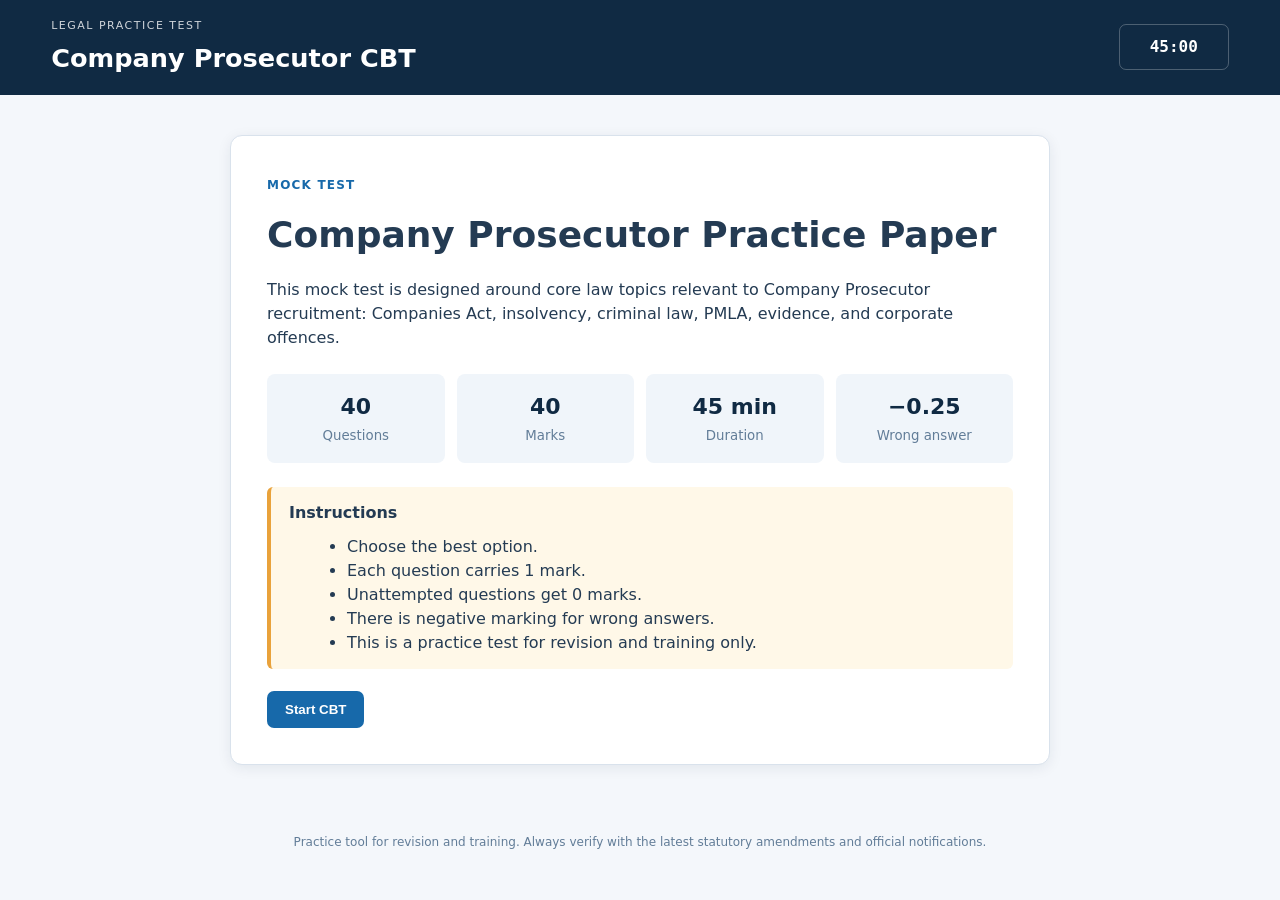
==== company-prosecutor-cbt.html @ f9954e64 "Create a standalone Company Prosecutor CBT mock test in the same format as the previous CBT" ====
<!doctype html>
<html lang="en">
<head>
  <meta charset="UTF-8" />
  <meta name="viewport" content="width=device-width, initial-scale=1.0" />
  <title>Company Prosecutor CBT</title>
  <style>
    :root {
      --navy: #102a43;
      --blue: #1769aa;
      --pale: #f4f7fb;
      --line: #d9e2ec;
      --green: #16855b;
      --orange: #c56b12;
      --red: #c0392b;
      --white: #fff;
      --muted: #627d98;
    }

    * { box-sizing: border-box; }
    body {
      margin: 0;
      background: var(--pale);
      color: #243b53;
      font-family: system-ui, -apple-system, Segoe UI, Roboto, Arial, sans-serif;
      line-height: 1.5;
    }
    .topbar {
      display: flex;
      justify-content: space-between;
      align-items: center;
      background: var(--navy);
      color: #fff;
      padding: 18px clamp(20px, 4vw, 80px);
    }
    .eyebrow { font-size: 11px; letter-spacing: 1.5px; opacity: 0.8; }
    h1 { margin: 4px 0 0; font-size: clamp(22px, 2vw, 30px); }
    .clock {
      border: 1px solid rgba(255,255,255,0.25);
      border-radius: 7px;
      padding: 10px 16px;
      font-weight: 700;
      font-family: ui-monospace, SFMono-Regular, monospace;
      min-width: 110px;
      text-align: center;
    }
    .container { max-width: 1200px; margin: 30px auto; padding: 0 20px; }
    .card {
      background: var(--white);
      border: 1px solid var(--line);
      border-radius: 12px;
      box-shadow: 0 3px 14px rgba(16,42,67,0.08);
    }
    .start-screen {
      max-width: 820px;
      margin: 40px auto;
      padding: 36px;
    }
    .badge {
      display: inline-block;
      font-size: 12px;
      letter-spacing: 1.2px;
      font-weight: 700;
      color: var(--blue);
    }
    .start-screen h2, .results h2 { margin: 12px 0 10px; font-size: clamp(26px, 3vw, 36px); }
    .stats {
      display: grid;
      grid-template-columns: repeat(4, minmax(120px, 1fr));
      gap: 12px;
      margin: 24px 0;
    }
    .stats div, .result-grid div {
      background: #f0f5fa;
      border-radius: 8px;
      padding: 16px 10px;
      text-align: center;
    }
    .stats b, .result-grid b {
      display: block;
      font-size: 22px;
      color: var(--navy);
    }
    .stats small, .result-grid small { color: var(--muted); }
    .notice {
      background: #fff8e8;
      border-left: 4px solid #e9a23b;
      padding: 14px 18px;
      margin: 22px 0;
      border-radius: 6px;
    }
    .notice ul { margin: 10px 0 0 18px; }
    button {
      border: none;
      border-radius: 7px;
      padding: 11px 18px;
      font-weight: 700;
      cursor: pointer;
      transition: 0.2s ease;
    }
    .primary { background: var(--blue); color: white; }
    .primary:hover { background: #0e578f; }
    .secondary { background: #edf2f7; color: var(--navy); border: 1px solid var(--line); }
    .submit { background: var(--red); color: white; width: 100%; margin-top: 18px; }
    .hidden { display: none !important; }
    .progress-row { margin-bottom: 18px; }
    .progress-row div:first-child {
      display: flex;
      justify-content: space-between;
      align-items: end;
      margin-bottom: 8px;
      gap: 12px;
    }
    .progress-row b { font-size: 18px; }
    .progress-row span { color: var(--muted); }
    .progress {
      width: 100%;
      height: 8px;
      background: #d9e2ec;
      border-radius: 999px;
      overflow: hidden;
    }
    .progress > span {
      display: block;
      width: 0;
      height: 100%;
      background: var(--blue);
      transition: width 0.2s ease;
    }
    .test-grid {
      display: grid;
      grid-template-columns: minmax(0, 1fr) 290px;
      gap: 20px;
    }
    .question-card { padding: 26px; }
    .question-meta {
      display: flex;
      justify-content: space-between;
      align-items: center;
      color: var(--muted);
      font-weight: 700;
    }
    .question-card h2 {
      font-size: clamp(20px, 1.8vw, 26px);
      margin: 20px 0;
      line-height: 1.45;
    }
    .options {
      display: grid;
      gap: 12px;
    }
    .option {
      display: flex;
      gap: 12px;
      align-items: flex-start;
      border: 1px solid var(--line);
      border-radius: 8px;
      background: #fff;
      padding: 14px;
      cursor: pointer;
      transition: 0.2s ease;
    }
    .option:hover, .option.selected {
      border-color: var(--blue);
      background: #f0f7ff;
    }
    .option input {
      margin-top: 5px;
      accent-color: var(--blue);
    }
    .actions, .nav {
      display: flex;
      justify-content: space-between;
      gap: 10px;
      margin-top: 22px;
    }
    .nav {
      border-top: 1px solid var(--line);
      padding-top: 18px;
    }
    .palette-card {
      padding: 18px;
      height: max-content;
      position: sticky;
      top: 20px;
    }
    .palette {
      margin-top: 14px;
      display: grid;
      grid-template-columns: repeat(5, 1fr);
      gap: 7px;
      max-height: 440px;
      overflow: auto;
    }
    .palette button {
      background: white;
      border: 1px solid var(--line);
      border-radius: 5px;
      padding: 9px 2px;
      cursor: pointer;
      font-weight: 700;
    }
    .palette button.answered { background: #d9f2e7; color: #075c3e; border-color: #80cfae; }
    .palette button.review { background: #fff0d9; color: #8a4b08; border-color: #e8ae5e; }
    .legend {
      color: var(--muted);
      font-size: 12px;
      margin-top: 6px;
    }
    .legend span { display: inline-block; width: 10px; height: 10px; border-radius: 50%; margin: 0 6px 0 8px; }
    .answered-dot { background: #80cfae; }
    .review-dot { background: #e8ae5e; }
    .results {
      max-width: 1000px;
      margin: 40px auto;
      padding: 32px;
    }
    .score-box {
      width: 100%;
      text-align: center;
      background: #f0f7ff;
      padding: 22px;
      border-radius: 10px;
      margin: 22px 0;
    }
    .score-box strong { font-size: 52px; color: var(--blue); }
    .score-box span { font-size: 22px; }
    .result-grid {
      display: grid;
      grid-template-columns: repeat(4, minmax(100px, 1fr));
      gap: 12px;
      margin: 12px 0 22px;
    }
    .section-row { margin-top: 10px; }
    .section-row header {
      display: flex;
      justify-content: space-between;
      margin-bottom: 8px;
      font-weight: 700;
    }
    .bar {
      background: #ebf0f5;
      height: 10px;
      border-radius: 999px;
      overflow: hidden;
    }
    .bar > span {
      display: block;
      height: 100%;
      background: var(--green);
    }
    .review-item {
      border-top: 1px solid var(--line);
      padding: 16px 0;
    }
    .review-item h4 { margin: 0 0 6px; }
    .correct-text { color: var(--green); font-weight: 700; }
    .wrong-text { color: var(--red); font-weight: 700; }
    footer {
      text-align: center;
      padding: 28px 20px 40px;
      color: var(--muted);
      font-size: 12px;
    }
    @media (max-width: 760px) {
      .test-grid { grid-template-columns: 1fr; }
      .palette-card { position: static; }
      .stats, .result-grid { grid-template-columns: repeat(2, minmax(120px, 1fr)); }
      .actions, .nav { flex-wrap: wrap; }
      .question-card { padding: 20px; }
      .start-screen { padding: 22px; }
    }
  </style>
</head>
<body>
  <header class="topbar">
    <div>
      <div class="eyebrow">LEGAL PRACTICE TEST</div>
      <h1>Company Prosecutor CBT</h1>
    </div>
    <div id="clock" class="clock" aria-live="polite">45:00</div>
  </header>

  <main class="container">
    <section id="startScreen" class="card start-screen">
      <span class="badge">MOCK TEST</span>
      <h2>Company Prosecutor Practice Paper</h2>
      <p>This mock test is designed around core law topics relevant to Company Prosecutor recruitment: Companies Act, insolvency, criminal law, PMLA, evidence, and corporate offences.</p>

      <div class="stats">
        <div><b>40</b><small>Questions</small></div>
        <div><b>40</b><small>Marks</small></div>
        <div><b>45 min</b><small>Duration</small></div>
        <div><b>−0.25</b><small>Wrong answer</small></div>
      </div>

      <div class="notice">
        <strong>Instructions</strong>
        <ul>
          <li>Choose the best option.</li>
          <li>Each question carries 1 mark.</li>
          <li>Unattempted questions get 0 marks.</li>
          <li>There is negative marking for wrong answers.</li>
          <li>This is a practice test for revision and training only.</li>
        </ul>
      </div>

      <button id="startBtn" class="primary">Start CBT</button>
    </section>

    <section id="testScreen" class="hidden">
      <div class="progress-row">
        <div>
          <b id="sectionName">Companies Act</b>
          <span id="progressText">Question 1 of 40</span>
        </div>
        <div class="progress"><span id="progressBar"></span></div>
      </div>

      <div class="test-grid">
        <article class="card question-card">
          <div class="question-meta">
            <span id="qNumber">Q1</span>
            <span>1 mark</span>
          </div>

          <h2 id="question"></h2>

          <div id="options" class="options"></div>

          <div class="actions">
            <button id="clearBtn" class="secondary">Clear response</button>
            <button id="reviewBtn" class="secondary">Mark for review</button>
          </div>

          <div class="nav">
            <button id="prevBtn" class="secondary">← Previous</button>
            <button id="nextBtn" class="primary">Save & Next →</button>
          </div>
        </article>

        <aside class="card palette-card">
          <h3>Question palette</h3>
          <div class="legend">
            <span class="answered-dot"></span> Answered
            <span class="review-dot"></span> Review
          </div>
          <div id="palette" class="palette"></div>
          <button id="submitBtn" class="submit">Submit test</button>
        </aside>
      </div>
    </section>

    <section id="resultScreen" class="hidden card results">
      <span class="badge">TEST COMPLETE</span>
      <h2>Your result</h2>

      <div class="score-box">
        <strong id="score">0</strong>
        <span>/ 40</span>
        <p id="resultMessage"></p>
      </div>

      <div class="result-grid">
        <div><b id="correct">0</b><small>Correct</small></div>
        <div><b id="wrong">0</b><small>Incorrect</small></div>
        <div><b id="unattempted">0</b><small>Unattempted</small></div>
        <div><b id="accuracy">0%</b><small>Accuracy</small></div>
      </div>

      <h3>Section-wise performance</h3>
      <div id="sectionResults"></div>

      <h3>Answer review</h3>
      <div id="reviewList" class="review-list"></div>

      <button id="restartBtn" class="primary" style="margin-top: 18px;">Restart test</button>
    </section>
  </main>

  <footer>Practice tool for revision and training. Always verify with the latest statutory amendments and official notifications.</footer>

  <script>
    const sections = {
      'Companies Act': [
        ['The registered office of a company is required to be capable of receiving and acknowledging communications under:',['Section 12','Section 18','Section 21','Section 28'],0,'Section 12 deals with registered office and communication.'],
        ['The doctrine that a company has a separate legal personality was laid down in:',['Salomon v. Salomon','A.K. Gopalan v. State of Madras','Keshavananda Bharati v. State of Kerala','State of Bombay v. F.N. Balsara'],0,'Salomon is the classic case establishing separate legal personality.'],
        ['The minimum number of directors in a public company is:',['One','Two','Three','Four'],2,'Section 149 requires at least three directors in a public company.'],
        ['A private company is prohibited from inviting the public to subscribe for its:',['Debentures only','Shares or debentures','Loans only','Deposits only'],1,'A private company cannot invite the public to subscribe for its securities.'],
        ['The memorandum of a company primarily defines its:',['Internal governance rules','Constitution and scope of powers','Dividend policy','Audit standards'],1,'The memorandum sets out the company’s fundamental charter.']
      ],
      'Corporate Law and Insolvency': [
        ['The Insolvency and Bankruptcy Code, 2016 consolidates and amends the law relating to:',['Insolvency and bankruptcy of individuals only','Insolvency and bankruptcy of corporate persons and individuals','Tax law only','Labour law only'],1,'The IBC governs insolvency and bankruptcy across the economy.'],
        ['The adjudicating authority for corporate insolvency resolution is generally the:',['High Court','NCLT','SEBI','Consumer Forum'],1,'NCLT is the adjudicating authority for corporate insolvency matters.'],
        ['A moratorium under the IBC is imposed under:',['Section 12','Section 14','Section 29','Section 53'],1,'Section 14 provides for the moratorium.'],
        ['The Committee of Creditors is primarily composed of:',['Operational creditors only','Financial creditors','Shareholders only','Government officers'],1,'The CoC is generally constituted by financial creditors.'],
        ['Under the Companies Act, related-party transactions are regulated mainly by:',['Section 188','Section 134','Section 149','Section 134A'],0,'Section 188 governs related-party transactions.']
      ],
      'Criminal Law and Procedure': [
        ['The mental element of an offence is commonly called:',['Actus reus','Mens rea','Res judicata','Locus standi'],1,'Mens rea refers to the guilty state of mind.'],
        ['A criminal conspiracy requires an agreement to do:',['A lawful act only','An illegal act or lawful act by illegal means','An act of negligence only','Any act by the police'],1,'Conspiracy covers illegal acts or lawful acts by illegal means.'],
        ['The principle against double jeopardy is protected under:',['Article 14','Article 19','Article 20(2)','Article 32'],2,'Article 20(2) protects against being punished twice for the same offence.'],
        ['An FIR is generally information relating to a:',['Cognizable offence','Civil dispute','Tax dispute','Labour issue'],0,'The FIR is generally for an offence that the police can investigate without a magistrate’s order.'],
        ['A confession made to a police officer is generally:',['Always admissible','Inadmissible subject to statutory exceptions','Always conclusive','Never relevant'],1,'Police confessions are restricted under the evidentiary framework.']
      ],
      'Constitution and Evidence': [
        ['Article 14 guarantees:',['Equality before law and equal protection of laws','Only free speech','Only religious freedom','Only property rights'],0,'Article 14 is the equality clause.'],
        ['Article 21 protects:',['Life and personal liberty','Right to property only','Freedom of the press only','Right to strike only'],0,'Article 21 protects life and personal liberty.'],
        ['A presumption is:',['A final conclusion of fact','An inference permitted by law','A pleading only','An appeal remedy'],1,'Presumptions are legal inferences.'],
        ['The principle of res gestae is relevant to facts:',['Forming part of the same transaction','Relating only to tax filings','Concerning only company resolutions','Not requiring proof'],0,'Res gestae covers facts connected with the same transaction.'],
        ['The principle of estoppel prevents a person from:',['Going back on a representation relied upon by another','Ignoring all evidence','Using legal counsel','Changing the court fee'],0,'Estoppel prevents inconsistent conduct when reliance exists.']
      ],
      'Economic Offences and Allied Laws': [
        ['The Prevention of Money-Laundering Act is intended to prevent proceeds of crime from being projected as:',['Tax-free income','Untainted property','Company capital','Share premium'],1,'PMLA covers projection of proceeds as untainted property.'],
        ['The Information Technology Act gives legal recognition to:',['Electronic records and signatures','Only oral agreements','Only paper contracts','Only arbitration awards'],0,'The IT Act recognises electronic records and signatures.'],
        ['The Enforcement Directorate is associated with investigation under:',['Trade Union law','PMLA and FEMA','Company secretarial law','Civil Procedure only'],1,'ED is involved in money laundering and foreign exchange enforcement.'],
        ['The Prevention of Corruption Act primarily concerns:',['Corrupt conduct involving public servants','Company incorporation','Civil arbitration','Criminal procedure only'],0,'The Act addresses corruption-related offences.'],
        ['Under FEMA, the focus is on:',['Foreign exchange management','Internal governance of directors','Stamp duties','Court fees'],0,'FEMA regulates foreign exchange and related matters.']
      ]
    };

    const questions = Object.entries(sections).flatMap(([subject, itemList]) =>
      itemList.map(([q, options, answer, explanation]) => ({ subject, q, options, answer, explanation }))
    );

    let current = 0;
    let answers = Array(questions.length).fill(null);
    let reviewSet = new Set();
    let timeLeft = 45 * 60;
    let timer = null;

    const $ = (id) => document.getElementById(id);

    function renderPalette() {
      const palette = $('palette');
      palette.innerHTML = questions.map((_, i) => {
        const state = answers[i] !== null ? 'answered' : '';
        const review = reviewSet.has(i) ? 'review' : '';
        return `<button class="${state} ${review}" data-i="${i}">${i + 1}</button>`;
      }).join('');

      palette.querySelectorAll('button').forEach((btn) => {
        btn.onclick = () => {
          current = Number(btn.dataset.i);
          renderQuestion();
        };
      });
    }

    function renderQuestion() {
      const q = questions[current];
      $('sectionName').textContent = q.subject;
      $('progressText').textContent = `Question ${current + 1} of ${questions.length}`;
      $('progressBar').style.width = `${((current + 1) / questions.length) * 100}%`;
      $('qNumber').textContent = `Q${current + 1}`;
      $('question').textContent = q.q;

      $('options').innerHTML = q.options.map((option, index) => {
        const selected = answers[current] === index ? 'selected' : '';
        return `
          <label class="option ${selected}">
            <input type="radio" name="option" value="${index}" ${answers[current] === index ? 'checked' : ''} />
            <span><b>${String.fromCharCode(65 + index)}.</b> ${option}</span>
          </label>
        `;
      }).join('');

      $('reviewBtn').textContent = reviewSet.has(current) ? 'Unmark review' : 'Mark for review';
      $('prevBtn').disabled = current === 0;
      $('nextBtn').textContent = current === questions.length - 1 ? 'Save & Review' : 'Save & Next →';

      document.querySelectorAll('input[name="option"]').forEach((radio) => {
        radio.addEventListener('change', (e) => {
          answers[current] = Number(e.target.value);
          renderPalette();
          renderQuestion();
        });
      });

      renderPalette();
    }

    function updateClock() {
      const minutes = Math.floor(timeLeft / 60);
      const seconds = timeLeft % 60;
      $('clock').textContent = `${String(minutes).padStart(2, '0')}:${String(seconds).padStart(2, '0')}`;
    }

    function startTest() {
      $('startScreen').classList.add('hidden');
      $('testScreen').classList.remove('hidden');
      renderQuestion();
      updateClock();
      timer = setInterval(() => {
        timeLeft -= 1;
        if (timeLeft <= 0) {
          timeLeft = 0;
          clearInterval(timer);
          finishTest();
        }
        updateClock();
      }, 1000);
    }

    function finishTest() {
      clearInterval(timer);
      $('testScreen').classList.add('hidden');
      $('resultScreen').classList.remove('hidden');

      let correct = 0;
      let wrong = 0;

      questions.forEach((question, index) => {
        if (answers[index] === null) return;
        if (answers[index] === question.answer) correct += 1;
        else wrong += 1;
      });

      const unattempted = questions.length - correct - wrong;
      const score = correct - (wrong * 0.25);

      $('score').textContent = score.toFixed(2);
      $('correct').textContent = correct;
      $('wrong').textContent = wrong;
      $('unattempted').textContent = unattempted;
      $('accuracy').textContent = `${Math.round((correct / (correct + wrong + unattempted)) * 100)}%`;

      $('resultMessage').textContent =
        score >= 28 ? 'Excellent. You have a strong command of Company Prosecutor law topics.' :
        score >= 18 ? 'Good attempt. Revise the statutory provisions and application-based concepts.' :
        'Needs revision. Focus on Companies Act, insolvency, and criminal law fundamentals.';

      const sectionPerformance = {};
      questions.forEach((question, index) => {
        if (!sectionPerformance[question.subject]) {
          sectionPerformance[question.subject] = { total: 0, correct: 0 };
        }
        sectionPerformance[question.subject].total += 1;
        if (answers[index] === question.answer) {
          sectionPerformance[question.subject].correct += 1;
        }
      });

      $('sectionResults').innerHTML = Object.entries(sectionPerformance).map(([subject, data]) => {
        const pct = (data.correct / data.total) * 100;
        return `
          <div class="section-row">
            <header><span>${subject}</span><b>${data.correct}/${data.total}</b></header>
            <div class="bar"><span style="width:${pct}%"></span></div>
          </div>
        `;
      }).join('');

      $('reviewList').innerHTML = questions.map((question, index) => {
        const userAnswer = answers[index];
        const status = userAnswer === null ? 'Unattempted' : userAnswer === question.answer ? 'Correct' : 'Incorrect';
        const statusClass = status === 'Correct' ? 'correct-text' : status === 'Incorrect' ? 'wrong-text' : '';
        const correctOption = String.fromCharCode(65 + question.answer);
        return `
          <div class="review-item">
            <h4>Q${index + 1}. ${question.q}</h4>
            <div class="${statusClass}">${status}</div>
            <div><strong>Correct answer:</strong> ${correctOption}. ${question.options[question.answer]}</div>
            <div>${question.explanation}</div>
          </div>
        `;
      }).join('');
    }

    $('startBtn').onclick = startTest;
    $('prevBtn').onclick = () => {
      if (current > 0) {
        current -= 1;
        renderQuestion();
      }
    };
    $('nextBtn').onclick = () => {
      if (current < questions.length - 1) {
        current += 1;
        renderQuestion();
      } else {
        finishTest();
      }
    };
    $('clearBtn').onclick = () => {
      answers[current] = null;
      renderQuestion();
    };
    $('reviewBtn').onclick = () => {
      if (reviewSet.has(current)) reviewSet.delete(current);
      else reviewSet.add(current);
      renderQuestion();
    };
    $('submitBtn').onclick = () => {
      if (confirm('Submit the test now?')) finishTest();
    };
    $('restartBtn').onclick = () => location.reload();
  </script>
</body>
</html>
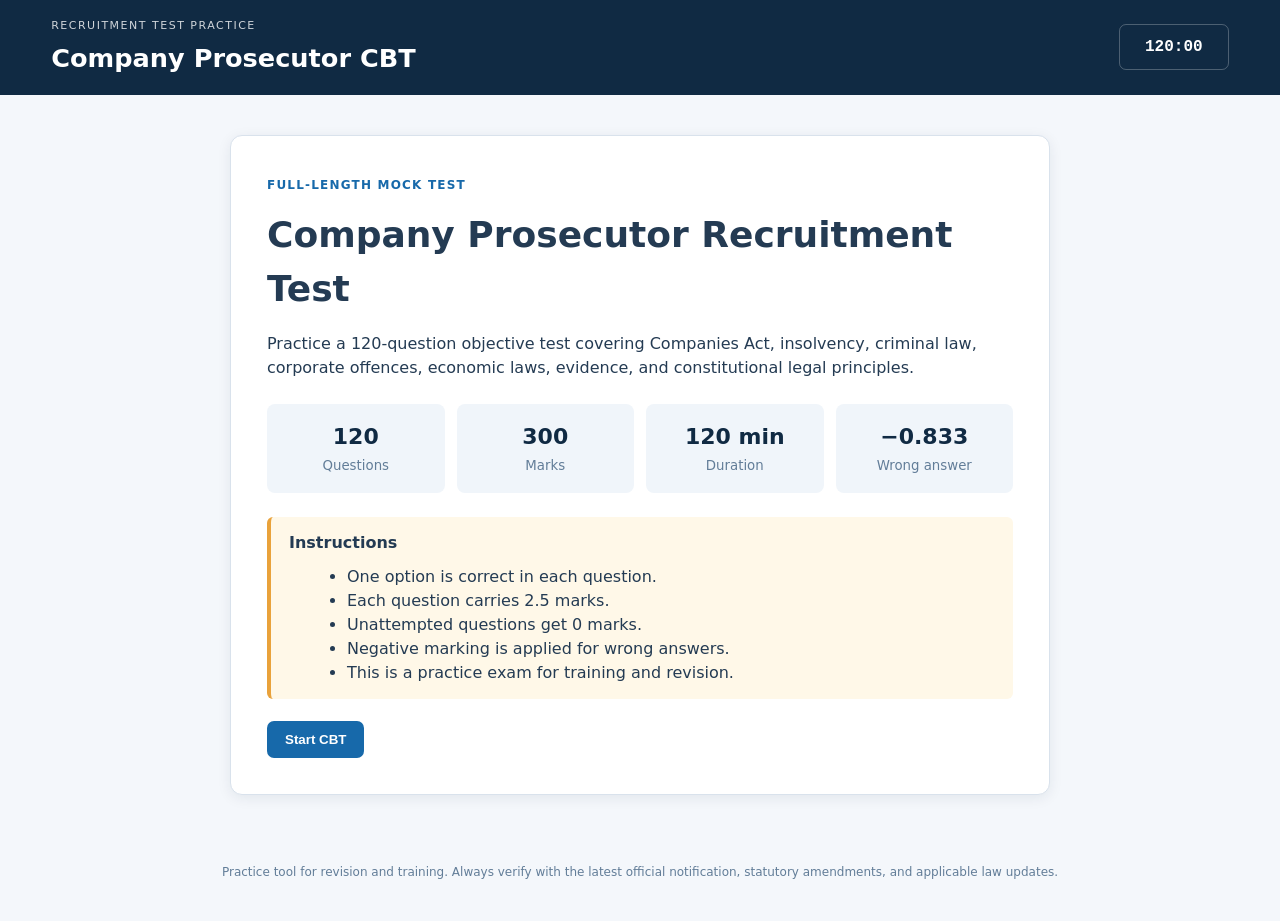
==== commit 247efd95: "Upgrade the Company Prosecutor CBT to a full UPSC-style 120-question mock test" ====
--- a/company-prosecutor-cbt.html
+++ b/company-prosecutor-cbt.html
@@ -16,7 +16,6 @@
       --white: #fff;
       --muted: #627d98;
     }
-
     * { box-sizing: border-box; }
     body {
       margin: 0;
@@ -141,7 +140,7 @@
       font-weight: 700;
     }
     .question-card h2 {
-      font-size: clamp(20px, 1.8vw, 26px);
+      font-size: clamp(20px, 1.8vw, 27px);
       margin: 20px 0;
       line-height: 1.45;
     }
@@ -275,33 +274,33 @@
 <body>
   <header class="topbar">
     <div>
-      <div class="eyebrow">LEGAL PRACTICE TEST</div>
+      <div class="eyebrow">RECRUITMENT TEST PRACTICE</div>
       <h1>Company Prosecutor CBT</h1>
     </div>
-    <div id="clock" class="clock" aria-live="polite">45:00</div>
+    <div id="clock" class="clock" aria-live="polite">120:00</div>
   </header>
 
   <main class="container">
     <section id="startScreen" class="card start-screen">
-      <span class="badge">MOCK TEST</span>
-      <h2>Company Prosecutor Practice Paper</h2>
-      <p>This mock test is designed around core law topics relevant to Company Prosecutor recruitment: Companies Act, insolvency, criminal law, PMLA, evidence, and corporate offences.</p>
+      <span class="badge">FULL-LENGTH MOCK TEST</span>
+      <h2>Company Prosecutor Recruitment Test</h2>
+      <p>Practice a 120-question objective test covering Companies Act, insolvency, criminal law, corporate offences, economic laws, evidence, and constitutional legal principles.</p>
 
       <div class="stats">
-        <div><b>40</b><small>Questions</small></div>
-        <div><b>40</b><small>Marks</small></div>
-        <div><b>45 min</b><small>Duration</small></div>
-        <div><b>−0.25</b><small>Wrong answer</small></div>
+        <div><b>120</b><small>Questions</small></div>
+        <div><b>300</b><small>Marks</small></div>
+        <div><b>120 min</b><small>Duration</small></div>
+        <div><b>−0.833</b><small>Wrong answer</small></div>
       </div>
 
       <div class="notice">
         <strong>Instructions</strong>
         <ul>
-          <li>Choose the best option.</li>
-          <li>Each question carries 1 mark.</li>
+          <li>One option is correct in each question.</li>
+          <li>Each question carries 2.5 marks.</li>
           <li>Unattempted questions get 0 marks.</li>
-          <li>There is negative marking for wrong answers.</li>
-          <li>This is a practice test for revision and training only.</li>
+          <li>Negative marking is applied for wrong answers.</li>
+          <li>This is a practice exam for training and revision.</li>
         </ul>
       </div>
 
@@ -312,7 +311,7 @@
       <div class="progress-row">
         <div>
           <b id="sectionName">Companies Act</b>
-          <span id="progressText">Question 1 of 40</span>
+          <span id="progressText">Question 1 of 120</span>
         </div>
         <div class="progress"><span id="progressBar"></span></div>
       </div>
@@ -321,7 +320,7 @@
         <article class="card question-card">
           <div class="question-meta">
             <span id="qNumber">Q1</span>
-            <span>1 mark</span>
+            <span>2.5 marks</span>
           </div>
 
           <h2 id="question"></h2>
@@ -357,7 +356,7 @@
 
       <div class="score-box">
         <strong id="score">0</strong>
-        <span>/ 40</span>
+        <span>/ 300</span>
         <p id="resultMessage"></p>
       </div>
 
@@ -378,44 +377,152 @@
     </section>
   </main>
 
-  <footer>Practice tool for revision and training. Always verify with the latest statutory amendments and official notifications.</footer>
+  <footer>Practice tool for revision and training. Always verify with the latest official notification, statutory amendments, and applicable law updates.</footer>
 
   <script>
     const sections = {
-      'Companies Act': [
-        ['The registered office of a company is required to be capable of receiving and acknowledging communications under:',['Section 12','Section 18','Section 21','Section 28'],0,'Section 12 deals with registered office and communication.'],
-        ['The doctrine that a company has a separate legal personality was laid down in:',['Salomon v. Salomon','A.K. Gopalan v. State of Madras','Keshavananda Bharati v. State of Kerala','State of Bombay v. F.N. Balsara'],0,'Salomon is the classic case establishing separate legal personality.'],
-        ['The minimum number of directors in a public company is:',['One','Two','Three','Four'],2,'Section 149 requires at least three directors in a public company.'],
-        ['A private company is prohibited from inviting the public to subscribe for its:',['Debentures only','Shares or debentures','Loans only','Deposits only'],1,'A private company cannot invite the public to subscribe for its securities.'],
-        ['The memorandum of a company primarily defines its:',['Internal governance rules','Constitution and scope of powers','Dividend policy','Audit standards'],1,'The memorandum sets out the company’s fundamental charter.']
+      'Companies Act, 2013': [
+        ['The registered office of a company must be capable of receiving and acknowledging communications under:',['Section 12','Section 13','Section 14','Section 15'],0,'Section 12 requires the registered office to be capable of receiving and acknowledging communications.'],
+        ['The memorandum of a company primarily defines its:',['Internal governance norms','Constitution and scope of powers','Audit procedures','Employee service rules'],1,'The memorandum is the company’s charter and defines its objects and scope.'],
+        ['A private company is prohibited from inviting the public to subscribe for its:',['Shares or debentures','Loans only','Audits only','Books of accounts'],1,'Section 2(68) prohibits public subscription in a private company.'],
+        ['The doctrine of separate legal personality was established in:',['Salomon v. Salomon','A.K. Gopalan v. State of Madras','Kesavananda Bharati v. State of Kerala','Dredge v. Paterson'],0,'Salomon is the leading authority on separate legal personality.'],
+        ['A prospectus containing an untrue statement may create:',['Only civil liability','Only criminal liability','Civil and criminal liability','No liability if the shares are allotted'],2,'The law may impose civil and criminal consequences depending on the statutory breach.'],
+        ['The minimum number of directors in a public company is:',['One','Two','Three','Four'],2,'A public company must have at least three directors.'],
+        ['The maximum number of directors a company may appoint without a special resolution is:',['10','12','15','20'],2,'The statutory ceiling is fifteen directors without special resolution.'],
+        ['A director must disclose his interest in a contract under:',['Section 166','Section 173','Section 184','Section 188'],2,'Section 184 mandates disclosure of interest by a director.'],
+        ['The powers of the Board are subject to the Act, memorandum, articles and:',['Shareholder sentiments alone','Regulations made under the law','Only the auditor’s view','Only stock exchange rules'],1,'Board power is constrained by statute, memorandum, articles and law.'],
+        ['Related party transactions are regulated mainly by:',['Section 135','Section 173','Section 188','Section 241'],2,'Section 188 governs related party transactions.'],
+        ['CSR obligations are generally triggered by specified criteria relating to net worth, turnover, or:',['Number of directors','Net profit','Share premium','Company age'],1,'CSR is linked to net worth, turnover and net profit thresholds.'],
+        ['The first auditor of a company is generally appointed by the Board within:',['15 days','30 days','60 days','90 days'],1,'The first auditor is normally appointed by the Board within 30 days.'],
+        ['Investigation into company affairs may be ordered under:',['Section 210','Section 230','Section 245','Section 447'],0,'Section 210 provides the statutory basis for investigation.'],
+        ['Oppression and mismanagement proceedings are principally in:',['Sections 241-242','Sections 96-99','Sections 173-175','Sections 399-401'],0,'Sections 241 and 242 deal with oppression and mismanagement.'],
+        ['Fraud under the Companies Act is defined in:',['Section 2(17)','Section 166','Section 447','Section 454'],2,'Section 447 deals with fraud and punishment.'],
+        ['The Serious Fraud Investigation Office is established under:',['Section 211','Section 212','Section 219','Section 247'],0,'Section 211 provides the establishment of SFIO.'],
+        ['The Articles of Association regulate:',['The internal governance of the company','The company’s external creditors only','Tax filing rules only','The constitution of India'],0,'Articles govern the internal management of the company.'],
+        ['A company may alter its memorandum only in accordance with:',['The law and procedure laid down under the Act','The auditor’s opinion','The local district authority','Any informal shareholder discussion'],0,'Alteration of memorandum must comply with statutory procedure.'],
+        ['A shareholder’s right to receive dividends is dependent on:',['Articles and conditions of entitlement under law','Only the Board’s convenience','Only the managing director’s discretion','The company secretary’s preference'],0,'Dividend rights are determined by law and the company’s constitution.'],
+        ['The concept of lifting the corporate veil is applied in cases of:',['Fraud or improper conduct','Routine internal meetings','Default in filing annual return only','Dividend declaration only'],0,'The veil may be lifted in exceptional circumstances such as fraud.'],
+        ['The share capital of a company includes:',['Equity and preference shares, subject to law','Only loans and deposits','Only unpaid dividends','Only board resolutions'],0,'Share capital includes various classes of shares under law.'],
+        ['A debenture includes:',['Debt instrument issued by a company','A company name reservation application','A shareholder warrant only','A tax certificate'],0,'Debentures are instruments for borrowing.'],
+        ['A company can issue sweat equity shares to:',['Employees for their contributions','Only government agencies','Only shareholders as a matter of course','Only auditors'],0,'Sweat equity is for employees and directors working for the company.'],
+        ['A charge created on company property must generally be registered in:',['The register of charges','The securities market register','The ministry website only','The court diary'],0,'Registration of charges is statutorily required.'],
+        ['A listed company must ordinarily comply with additional disclosure obligations under:',['SEBI regulations','Only the Income Tax Act','Only the Penal Code','Only local bylaws'],0,'SEBI regulations apply to listed companies.'],
+        ['The Board meeting quorum is ordinarily determined by:',['The company’s Articles and the Act','The external auditor only','The tax authority only','The company secretary alone'],0,'Meeting quorum depends on statutory and constitutional provisions.'],
+        ['A director who is convicted of an offence may be disqualified under:',['Section 164','Section 149','Section 177','Section 212'],0,'Section 164 deals with disqualification of directors.'],
+        ['An annual return is filed under:',['Section 92','Section 94','Section 96','Section 99'],0,'Section 92 provides for annual return.'],
+        ['The concept of corporate social responsibility is introduced in:',['Section 135','Section 149','Section 185','Section 188'],0,'Section 135 introduces CSR.'],
+        ['A company’s internal audit is not mandatory in all cases, but may be required by:',['Law or articles or board directions','Only the consumer forum','Only government policy statements','Only the Constitution'],0,'Internal audit may be required by law or internal governance structures.'],
+        ['When a company enters into a contract through an authorised officer, the company is bound by the act under the principle of:',['Agency and representation','Res judicata','Rule of law only','Judicial deference'],0,'Authority and representation bind the company.']
       ],
-      'Corporate Law and Insolvency': [
-        ['The Insolvency and Bankruptcy Code, 2016 consolidates and amends the law relating to:',['Insolvency and bankruptcy of individuals only','Insolvency and bankruptcy of corporate persons and individuals','Tax law only','Labour law only'],1,'The IBC governs insolvency and bankruptcy across the economy.'],
-        ['The adjudicating authority for corporate insolvency resolution is generally the:',['High Court','NCLT','SEBI','Consumer Forum'],1,'NCLT is the adjudicating authority for corporate insolvency matters.'],
-        ['A moratorium under the IBC is imposed under:',['Section 12','Section 14','Section 29','Section 53'],1,'Section 14 provides for the moratorium.'],
-        ['The Committee of Creditors is primarily composed of:',['Operational creditors only','Financial creditors','Shareholders only','Government officers'],1,'The CoC is generally constituted by financial creditors.'],
-        ['Under the Companies Act, related-party transactions are regulated mainly by:',['Section 188','Section 134','Section 149','Section 134A'],0,'Section 188 governs related-party transactions.']
+      'Insolvency, Competition and Corporate Regulation': [
+        ['The IBC is intended to consolidate and amend the law relating to:',['Insolvency and bankruptcy','Taxation only','Criminal procedure only','Company incorporation only'],0,'IBC targets insolvency and bankruptcy law.'],
+        ['The adjudicating authority for corporate insolvency under the IBC is generally the:',['NCLT','DRT','SEBI','High Court'],0,'The NCLT is the principal adjudicating authority.'],
+        ['The timeline for resolution is generally set out as:',['90 days','180 days with some extensions','365 days without extension','30 days only'],1,'The timeline is ordinarily 180 days, extendable in prescribed circumstances.'],
+        ['A moratorium under the IBC is provided by:',['Section 12','Section 14','Section 29','Section 53'],1,'Section 14 imposes the moratorium.'],
+        ['The committee of creditors consists largely of:',['Operational creditors only','Financial creditors','Government officers only','Auditors only'],1,'The CoC is primarily made of financial creditors.'],
+        ['The resolution professional is appointed by:',['The committee of creditors or the Adjudicating Authority as per the law','Company registrar only','The police only','The Income Tax Department alone'],0,'The Resolution Professional is appointed under the statutory scheme.'],
+        ['The waterfall distribution in liquidation is provided in:',['Section 30','Section 39','Section 53','Section 66'],2,'Section 53 sets out the order of distribution.'],
+        ['Preferential transactions are governed by:',['Section 43','Section 53','Section 66','Section 188'],0,'Section 43 deals with preferential transactions.'],
+        ['A company may be wound up by:',['Court or voluntary liquidation under the Act','Only the police','Only the tax department','Only the RBI'],0,'Winding up may be court-driven or voluntary.'],
+        ['A scheme of arrangement under the Companies Act is generally approved by:',['The Tribunal and requisite majority','Only the prosecutor','Only the registrar','Only the police'],0,'Tribunal approval and majority requirements are relevant.'],
+        ['Competition law prohibits agreements that cause an appreciable adverse effect on:',['Competition','Employment','Tax filing','Company registration'],0,'Section 3 prohibits anti-competitive agreements.'],
+        ['The Competition Commission of India is a:',['Statutory body','Constitutional court','Private club','Labour tribunal'],0,'CCI is a statutory body.'],
+        ['The Competition Act primarily addresses abuse of:',['Dominant position','Tax rates','Annual returns','Membership fees'],0,'The Act prohibits abuse of dominant position.'],
+        ['SEBI primarily regulates:',['The securities market and investor protection','The criminal justice system','Civil procedure only','Only local municipal law'],0,'The securities market and investor protection are core functions of SEBI.'],
+        ['Insider trading concerns trading while in possession of:',['Unpublished price sensitive information','A private property deed','Only advertisement material','Only tax forms'],0,'UPSI is the key concept in insider trading.'],
+        ['The overriding effect of the IBC is expressed through:',['Section 238','Section 166','Section 188','Section 447'],0,'Section 238 gives the Code overriding effect.'],
+        ['A financial debt under the IBC includes debt disbursed against:',['Consideration for the time value of money','A free gift','Only tax liabilities','Only share premium'],0,'Financial debt is rooted in the time value of money.'],
+        ['The doctrine of lifting the corporate veil may be invoked to prevent:',['Fraud or evasion of law','Routine accounting','Normal shareholder rights','Company annual meetings'],0,'The veil is lifted in exceptional cases to prevent abuse.'],
+        ['The object of the SARFAESI framework is to:',['Enable secured creditors to enforce security interests','Create criminal penalties only','Regulate elections','Set court fees'],0,'SARFAESI helps secured creditors enforce secured assets.'],
+        ['A corporate debtor may propose a resolution plan under:',['CIRP','Tax dispute procedure','Civil appeal process','Election law'],0,'CIRP is the corporate insolvency resolution process.']
       ],
       'Criminal Law and Procedure': [
-        ['The mental element of an offence is commonly called:',['Actus reus','Mens rea','Res judicata','Locus standi'],1,'Mens rea refers to the guilty state of mind.'],
-        ['A criminal conspiracy requires an agreement to do:',['A lawful act only','An illegal act or lawful act by illegal means','An act of negligence only','Any act by the police'],1,'Conspiracy covers illegal acts or lawful acts by illegal means.'],
-        ['The principle against double jeopardy is protected under:',['Article 14','Article 19','Article 20(2)','Article 32'],2,'Article 20(2) protects against being punished twice for the same offence.'],
-        ['An FIR is generally information relating to a:',['Cognizable offence','Civil dispute','Tax dispute','Labour issue'],0,'The FIR is generally for an offence that the police can investigate without a magistrate’s order.'],
-        ['A confession made to a police officer is generally:',['Always admissible','Inadmissible subject to statutory exceptions','Always conclusive','Never relevant'],1,'Police confessions are restricted under the evidentiary framework.']
+        ['The mental element of an offence is generally described as:',['Actus reus','Mens rea','Locus standi','Estoppel'],1,'Mens rea is the guilty intention or knowledge.'],
+        ['A criminal conspiracy requires agreement to do:',['A lawful act only','An illegal act or a lawful act by illegal means','Any act by a public servant','A civil wrong only'],1,'The essence of conspiracy is an agreement for an unlawful objective.'],
+        ['The burden of proving a special exception generally lies on:',['The prosecution','The judge alone','The accused if he invokes it','The complainant only'],2,'The accused bears the burden when relying on an exception.'],
+        ['The FIR is ordinarily information regarding:',['A cognizable offence','A tax dispute','An arbitration claim','A company registration issue'],0,'FIR is recorded for cognizable offences.'],
+        ['A cognizable offence allows police to investigate:',['Without a magistrate’s prior order','Only after consent of the victim','Only after a civil suit is filed','Never without the High Court'],0,'Cognizable offences are investigated by police without prior judicial sanction.'],
+        ['A bailable offence means bail is:',['A matter of right under the law','Always refused','Relief only from the Supreme Court','Issued only after conviction'],0,'Bailable offences generally give a right to bail.'],
+        ['The object of remand is to authorize:',['Lawful custody during investigation or proceedings','Punishment before trial','A final conviction','Transfer of property'],0,'Remand is about custody pending investigation or trial.'],
+        ['The charge is framed to inform the accused of:',['The precise accusation to be tried','The final sentence','The court fee','The evidence of the witness list'],0,'A charge sets out the offence to be tried.'],
+        ['The principle against double jeopardy is enshrined in:',['Article 20(2)','Article 14','Article 32','Article 19'],0,'Article 20(2) prohibits double jeopardy.'],
+        ['A confession made to a police officer is generally:',['Always admissible','Inadmissible subject to statutory exceptions','Conclusive proof','Not relevant in evidence'],1,'Confessions to police are restricted by evidentiary law.'],
+        ['Anticipatory bail is granted:',['In anticipation of arrest','After conviction','Only to companies','Only in civil matters'],0,'Anticipatory bail is pre-arrest protection.'],
+        ['A complaint differs from a police report because it is:',['Made to a magistrate and is not a police report','Always filed after conviction','Only in civil matters','Demanding a warrant only'],0,'A complaint is a magistrate-based proceeding distinct from a police report.'],
+        ['The purpose of examination-in-chief is to:',['Lead the witness’s evidence by the party calling the witness','Cross-examine by the adverse party','Render judgement','Set the charge'],0,'Examination-in-chief is the primary evidence by the party calling the witness.'],
+        ['Cross-examination is conducted by:',['The adverse party','The police only','The registrar only','The judge alone'],0,'Cross-examination tests the witness through the adverse party.'],
+        ['A criminal appeal is generally a continuation of:',['The original proceedings for appellate review','A tax assessment','An arbitration award','A civil suit only'],0,'Appeal is a review of the original decision.'],
+        ['A criminal conspiracy may be proved by:',['Acts and circumstances indicating the agreement and common intention','Only documentary proof of prior certainty','Only oral statements without corroboration','Only the defendant’s confession before an advocate'],0,'Conspiracy is often established by conduct and circumstances.'],
+        ['A person can usually plead alibi when:',['The person was elsewhere and not present at the place of the offence','The person is a company director','The charge is only civil','The judge requests it'],0,'Alibi is a defence based on absence from the scene.'],
+        ['A dying declaration is relevant because it is connected with:',['The cause or circumstances of the declarant’s death','The amount of tax due','The board resolution of a company','A civil judgment'],0,'Dying declaration is admitted because of its nexus with death.'],
+        ['Judicial notice refers to facts that the court will take notice of:',['Without formal proof','Only if a witness testifies','Only in civil cases','Never in criminal proceedings'],0,'Judicial notice dispenses with formal proof for certain recognised facts.'],
+        ['A plea of insanity is usually examined through:',['The mental condition of the accused and the legal test','Only the criminal procedure code alone','The company’s articles','No legal standard'],0,'The law examines criminal responsibility through mental condition and legal standards.']
       ],
-      'Constitution and Evidence': [
-        ['Article 14 guarantees:',['Equality before law and equal protection of laws','Only free speech','Only religious freedom','Only property rights'],0,'Article 14 is the equality clause.'],
-        ['Article 21 protects:',['Life and personal liberty','Right to property only','Freedom of the press only','Right to strike only'],0,'Article 21 protects life and personal liberty.'],
-        ['A presumption is:',['A final conclusion of fact','An inference permitted by law','A pleading only','An appeal remedy'],1,'Presumptions are legal inferences.'],
-        ['The principle of res gestae is relevant to facts:',['Forming part of the same transaction','Relating only to tax filings','Concerning only company resolutions','Not requiring proof'],0,'Res gestae covers facts connected with the same transaction.'],
-        ['The principle of estoppel prevents a person from:',['Going back on a representation relied upon by another','Ignoring all evidence','Using legal counsel','Changing the court fee'],0,'Estoppel prevents inconsistent conduct when reliance exists.']
+      'Constitution, Evidence and Procedure': [
+        ['Article 14 guarantees:',['Equality before law and equal protection of laws','Freedom of speech only','Right to property only','Freedom to form a company only'],0,'Article 14 is the equality clause.'],
+        ['Article 19 freedoms are available to:',['Citizens','All persons without exception','Foreign companies only','All judges only'],0,'Article 19 rights are generally available to citizens.'],
+        ['Article 21 protects:',['Life and personal liberty','Only property','Only property transfer','Only religion'],0,'Article 21 is the right to life and personal liberty.'],
+        ['The writ of habeas corpus is used to challenge:',['Unlawful detention','Tax assessment','Company meetings','Appeals alone'],0,'Habeas corpus challenges unlawful restraint.'],
+        ['Mandamus is issued to:',['Compel performance of a public duty','Punish for contempt only','Set aside company shares','Award damages without trial'],0,'Mandamus compels public authorities to perform duties.'],
+        ['The basic structure doctrine limits:',['Amendment powers of Parliament','Police powers only','Company registration powers','Tax powers only'],0,'The basic structure doctrine limits constitutional amendments.'],
+        ['Directive Principles are:',['Fundamental in governance, though generally non-justiciable','Immediately enforceable like fundamental rights','Applicable only to courts','Not part of the Constitution'],0,'Directive Principles guide state policy and are generally non-justiciable.'],
+        ['The President acts on the aid and advice of:',['Council of Ministers','Election Commission','Supreme Court only','Chief Justice only'],0,'Article 74 requires the President to act on ministerial advice.'],
+        ['A presumption is:',['An inference permitted or directed by law','A final decree','A written statement only','An appeal'],0,'A presumption is a legal inference.'],
+        ['Facts forming part of the same transaction are relevant under:',['Res gestae','Caveat emptor','Locus standi','Amicus curiae'],0,'Res gestae covers statements or acts forming part of a transaction.'],
+        ['The best evidence rule generally prefers:',['Primary evidence','Hearsay evidence','Oral rumours','Anonymous testimony'],0,'The best evidence rule prioritises original evidence.'],
+        ['Expert opinion is relevant when the court needs help on matters of:',['Science, art or foreign law','Only everyday facts','Only tax calculations','Only procedural defaults'],0,'Expert evidence is admissible for specialised matters.'],
+        ['Estoppel prevents a person from:',['Taking a position inconsistent with earlier representation relied upon by another','Changing all documents','Delaying court matters','Submitting evidence later'],0,'Estoppel prevents inconsistency when reliance exists.'],
+        ['The standard of proof in a criminal trial is ordinarily:',['Beyond reasonable doubt','Balance of probabilities','Reasonable suspicion only','Any evidence available'],0,'Criminal law requires proof beyond reasonable doubt.'],
+        ['A legal notice is primarily used to:',['Communicate the claim, basis and relief sought','Punish the other side','Replace a court order','Choose a judge'],0,'A legal notice informs the opponent of the claim and relief required.'],
+        ['Natural justice includes:',['Fair hearing and absence of bias','Automatic conviction','Prior police report only','No right to counsel'],0,'Audi alteram partem and nemo judex are core principles.'],
+        ['A reasoned order is important because it:',['Shows application of mind and allows review','Avoids any hearing','Makes judges immune','Prevents all appeals'],0,'Reasons facilitate scrutiny and accountability.'],
+        ['A party should research the legal issue first through:',['Statutory text and binding precedent','Social media trends','Newspaper headlines only','A friend’s opinion'],0,'The governing law comes from primary legal sources and precedent.'],
+        ['The rule of purposive interpretation seeks to advance:',['The object and purpose of the legislation','The public opinion only','An advocate’s convenience','An old interpretation regardless of text'],0,'Purposive interpretation reads text in light of its purpose.'],
+        ['The principle of proportionality tests whether state action is:',['Suitable, necessary and balanced','Always maximum force','Only punitive','Based solely on public opinion'],0,'Proportionality balances means and ends.']
       ],
-      'Economic Offences and Allied Laws': [
-        ['The Prevention of Money-Laundering Act is intended to prevent proceeds of crime from being projected as:',['Tax-free income','Untainted property','Company capital','Share premium'],1,'PMLA covers projection of proceeds as untainted property.'],
-        ['The Information Technology Act gives legal recognition to:',['Electronic records and signatures','Only oral agreements','Only paper contracts','Only arbitration awards'],0,'The IT Act recognises electronic records and signatures.'],
-        ['The Enforcement Directorate is associated with investigation under:',['Trade Union law','PMLA and FEMA','Company secretarial law','Civil Procedure only'],1,'ED is involved in money laundering and foreign exchange enforcement.'],
-        ['The Prevention of Corruption Act primarily concerns:',['Corrupt conduct involving public servants','Company incorporation','Civil arbitration','Criminal procedure only'],0,'The Act addresses corruption-related offences.'],
-        ['Under FEMA, the focus is on:',['Foreign exchange management','Internal governance of directors','Stamp duties','Court fees'],0,'FEMA regulates foreign exchange and related matters.']
+      'Economic Offences, IT and Allied Laws': [
+        ['PMLA deals with proceeds of crime being projected as:',['Untainted property','Tax refund only','Company assets only','Court evidence only'],0,'Projection of tainted proceeds as untainted property is the target conduct.'],
+        ['The Enforcement Directorate is associated with:',['PMLA and FEMA enforcement','Only tax registration','Only corporate filings','Only company annual returns'],0,'ED is linked with economic law enforcement.'],
+        ['The Prevention of Corruption Act primarily addresses:',['Corrupt conduct involving public servants','Only share transfer disputes','Only contract drafting','Only consumer law'],0,'The Act targets public corruption offences.'],
+        ['The Information Technology Act gives legal recognition to:',['Electronic records and digital signatures','Only paper contracts','Only written judicial orders','Only tax notices'],0,'Electronic records and signatures are recognised under the IT Act.'],
+        ['Unauthorised access to a computer resource may attract liability under:',['Information Technology law','Local municipal law','Criminal procedure only','Property tax law'],0,'The IT Act addresses unauthorised access and related conduct.'],
+        ['FEMA primarily concerns:',['Foreign exchange management','Family courts','Civil procedure only','Labour participation'],0,'FEMA regulates foreign exchange and payments.'],
+        ['The Central Vigilance Commission is:',['A statutory vigilance institution','A civil court','A private company','A local police station'],0,'The CVC is a statutory vigilance body.'],
+        ['The DSPE Act is relevant to the statutory basis of:',['CBI/DSPE investigation','Stock exchange investigations','Company annual return filing','Tax tribunals'],0,'The DSPE Act underpins the CBI’s investigative powers.'],
+        ['The Environment (Protection) Act, 1986 empowers the Central Government to:',['Take measures to protect and improve the environment','Incorporate companies only','Set court fees only','Frame only electoral rules'],0,'The Act empowers environment protection measures.'],
+        ['The Right to Information Act promotes:',['Transparency and access to information','Secrecy in all public offices','Minimum disclosure in company filings','Private arbitration only'],0,'RTI aims to provide access to information.'],
+        ['Tax evasion differs from tax avoidance because the former is generally:',['illegal concealment or misrepresentation','a government scheme','a type of company governance','a court order'],0,'Tax evasion is unlawful; tax avoidance may be lawful subject to rules.'],
+        ['A shell company may be used for:',['Layering or concealment of beneficial ownership','Only employee welfare programs','Only public dividends','Only legal charity only'],0,'Shell structures may be used for concealment of beneficial ownership.'],
+        ['Beneficial ownership rules seek to identify:',['The natural person who ultimately owns or controls an entity','Only the registered offices','Only the company secretary','Only auditors'],0,'The law wants the ultimate controller.'],
+        ['Sanctions under economic laws may include:',['Attachment, confiscation, penalty or prosecution','Only an apology','Only arbitration','Only an internal committee'],0,'Economic offences involve varied sanctions.'],
+        ['A documentary electronic record is ordinarily admissible subject to:',['Applicable statutory conditions and the Evidence Act framework','No law at all','The company’s Articles only','Only court convenience'],0,'Electronic records follow statutory rules for admissibility.'],
+        ['Proceeds of crime under PMLA are connected with:',['A scheduled offence','An arbitration award alone','A company share price only','Only police complaints'],0,'The offence must be linked to a scheduled offence.'],
+        ['A public servant may be liable under corruption law if he:',['Accepts or obtains a benefit improperly','Files an annual return on time','Discloses a shareholder list','Issues a notice under CPC'],0,'Corrupt conduct is the focus of the statute.'],
+        ['The doctrine of mens rea is particularly important in:',['Economic offences and regulatory offences','Simple procedural notices only','Mandatory court fee payments','Administrative appointments'],0,'Mens rea often matters in economic and penal offences.'],
+        ['An offence under the IT Act may involve:',['Unauthorised access or data damage','Only tax arrears','Only non-payment of dividend','Only filing a company annual return'],0,'The IT Act covers digital criminal conduct.'],
+        ['A forensic audit is often relevant in matters involving:',['Fraud, siphoning and financial irregularity','Simple diary management','Local municipal fees','Company general meetings'],0,'Forensic audit helps detect and investigate financial irregularities.']
+      ],
+      'Drafting, Ethics and Current Legal Application': [
+        ['The primary purpose of a legal notice is to:',['Clearly communicate the claim, legal basis, and relief sought','Convict the recipient immediately','Replace a court order','Wait for default without notice'],0,'A legal notice frames the claim and the demand.'],
+        ['A prosecutor’s duty is best described as:',['To assist the court in the administration of justice, not merely to secure conviction','To win at any cost','To suppress exculpatory material','To represent only business interests'],0,'Prosecutorial duty includes fairness and truth.'],
+        ['A conflict of interest should ordinarily be:',['Disclosed and appropriately managed or avoided','Hidden from the court','Used to gain advantage','Ignored if convenient'],0,'Conflict management preserves fairness.'],
+        ['A pleading should contain:',['Material facts, not evidence by which they will be proved','Every rumour and speculation','Only final argument','Only dates and names'],0,'Pleadings state material facts.'],
+        ['The burden of proof means the obligation to:',['Establish a fact to the legally required standard','Answer every question personally','Pay court fees only','Write a judgment'],0,'Burden of proof allocates who must establish the relevant fact.'],
+        ['Natural justice ordinarily includes:',['Fair hearing and absence of bias','Automatic acquittal','Private investigation only','No reasoned decision'],0,'The principles of natural justice are fundamental to fair adjudication.'],
+        ['Reasoned orders are important because they:',['Show application of mind and facilitate review','Guarantee the decision is right','Avoid all appeals','Substitute for evidence'],0,'Reasons show lawful reasoning and enable review.'],
+        ['A company prosecutor should begin by:',['Mapping offence ingredients to admissible evidence','Reading only headlines','Ignoring relevant law','Drafting a sentence first'],0,'Structured issue analysis is essential.'],
+        ['Chain of custody is important for:',['Maintaining integrity and continuity of seized evidence','Selecting directors','Preparing the company’s annual return','Setting court fees'],0,'Chain of custody ensures evidence integrity.'],
+        ['A material contradiction is one that goes to:',['A significant fact or issue','Punctuation only','Minor typographical errors','Administrative formality only'],0,'Material contradictions are legally significant.'],
+        ['The principle of proportionality asks whether state action is:',['Suitable, necessary and balanced in relation to its objective','Always maximum punishment','Always based on majority view','Only a policy preference'],0,'Proportionality is a doctrine of reasonableness.'],
+        ['A legal issue should be researched first through:',['Statutory text and binding precedent','Unverified internet posts','Private social media groups','A newspaper summary alone'],0,'The law is anchored in authoritative sources.'],
+        ['When a statute uses the word “shall”, the effect depends on:',['Legislative intent, context and consequences','The dictionary alone','The prosecutor’s view alone','No rule at all'],0,'The word “shall” is construed contextually.'],
+        ['A limitation period concerns:',['The period within which a proceeding must be instituted','The length of a judgment','The number of witnesses','The court fee payable'],0,'Limitation restricts the period for taking action.'],
+        ['Purposive interpretation seeks to advance:',['The object and purpose of the legislation while respecting the text','The convenience of the judge','The private opinion of the parties','A judicial preference alone'],0,'Purposive interpretation harmonises text and purpose.'],
+        ['The safest approach to an amended penal statute is to check:',['The commencement, savings, transitional provision and date of offence','The relevant social media post','The opinion of an unqualified friend','The original challenge filed by the accused'],0,'Temporal application of law requires checking statutory commencement and transitional provisions.'],
+        ['A prosecution should ordinarily consider whether the evidence is:',['Relevant, admissible, reliable and sufficient','Only available in a digital format','Only from public records','Only from a confession alone'],0,'Evidence must satisfy quality and admissibility standards.'],
+        ['The doctrine of prejudice is relevant where a party claims it has been:',['Harmed by procedural violation or unfairness','Paid the court fee late only','Not selected for a hearing','Listed for a case in the wrong court'],0,'Prejudice focuses on actual harm caused by irregularity.'],
+        ['A company prosecutor should pay attention to:',['Jurisdiction, charge framing, evidence, statutory timelines and defences','Only newspaper reports','Only company secretarial acts','Only annual returns'],0,'A prosecutor must manage legal and evidentiary fundamentals.'],
+        ['A statute may be interpreted to avoid:',['Absurdity, injustice or conflict with the constitution','Only the court fee schedule','Only compliance with newspaper notices','Only social media commentary'],0,'Interpretation aims to avoid absurd and unconstitutional outcomes.']
       ]
     };
 
@@ -426,7 +533,7 @@
     let current = 0;
     let answers = Array(questions.length).fill(null);
     let reviewSet = new Set();
-    let timeLeft = 45 * 60;
+    let timeLeft = 120 * 60;
     let timer = null;
 
     const $ = (id) => document.getElementById(id);
@@ -517,18 +624,18 @@
       });
 
       const unattempted = questions.length - correct - wrong;
-      const score = correct - (wrong * 0.25);
+      const score = correct * 2.5 - wrong * 0.8333333333;
 
       $('score').textContent = score.toFixed(2);
       $('correct').textContent = correct;
       $('wrong').textContent = wrong;
       $('unattempted').textContent = unattempted;
-      $('accuracy').textContent = `${Math.round((correct / (correct + wrong + unattempted)) * 100)}%`;
+      $('accuracy').textContent = `${Math.round((correct / questions.length) * 100)}%`;
 
       $('resultMessage').textContent =
-        score >= 28 ? 'Excellent. You have a strong command of Company Prosecutor law topics.' :
-        score >= 18 ? 'Good attempt. Revise the statutory provisions and application-based concepts.' :
-        'Needs revision. Focus on Companies Act, insolvency, and criminal law fundamentals.';
+        score >= 180 ? 'Excellent. Strong UPSC-type preparation level.' :
+        score >= 120 ? 'Good attempt. Focus on reducing errors and revising weak sections.' :
+        'Needs more revision. Prioritise basic statutory and procedural law study.';
 
       const sectionPerformance = {};
       questions.forEach((question, index) => {
